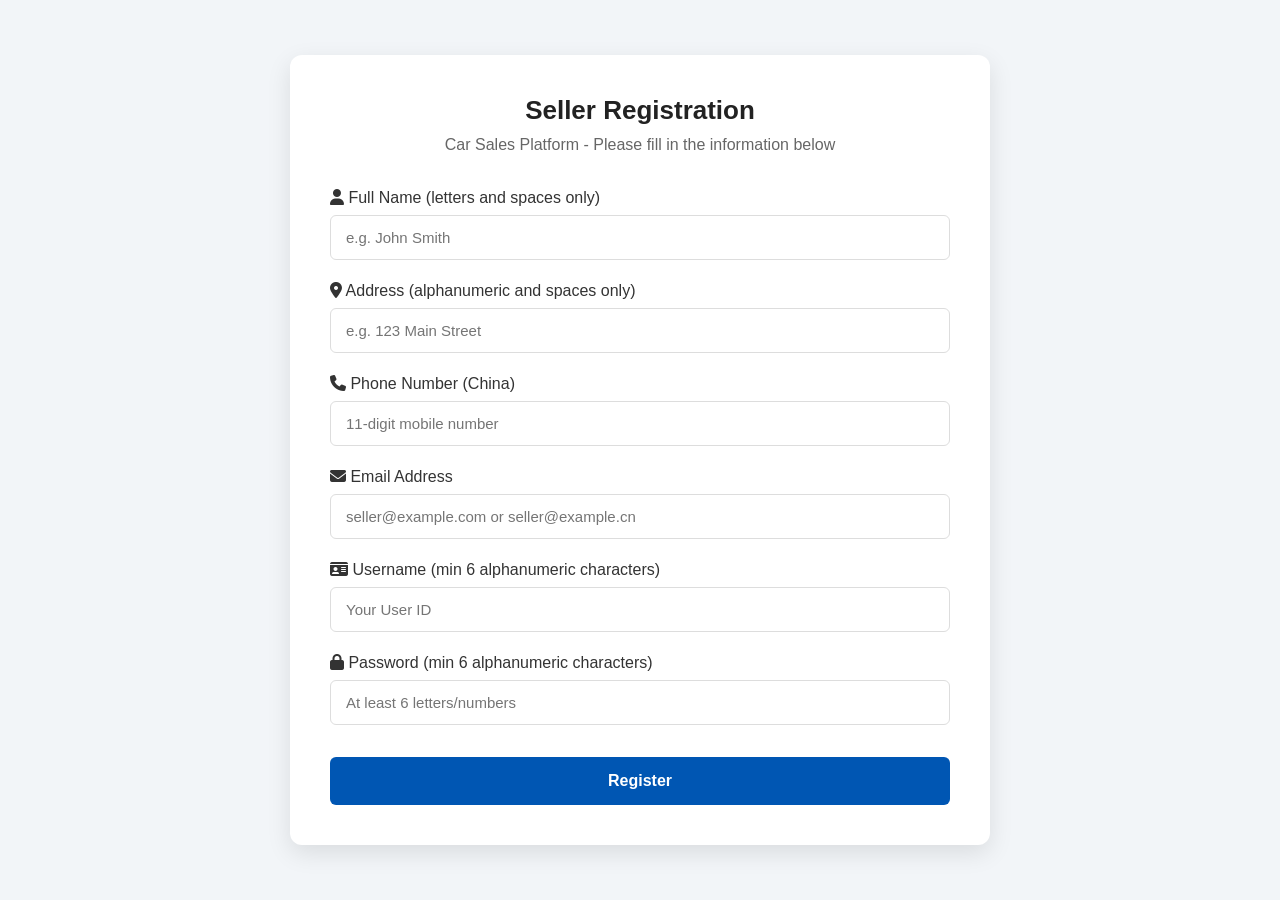
==== index.html @ 3d4d8c13 "Add files via upload" ====
<!DOCTYPE html>
<html lang="en">
<head>
    <meta charset="UTF-8">
    <meta name="viewport" content="width=device-width, initial-scale=1.0">
    <title>Seller Registration - Car Sales Platform</title>
    <link rel="stylesheet" href="https://cdnjs.cloudflare.com/ajax/libs/font-awesome/6.4.0/css/all.min.css">
    <style>
        * {
            margin: 0;
            padding: 0;
            box-sizing: border-box;
            font-family: Arial, sans-serif;
        }

        body {
            background-color: #f2f5f8;
            background-image: url('https://picsum.photos/id/1071/1920/1080');
            background-size: cover;
            background-position: center;
            background-attachment: fixed;
            min-height: 100vh;
            display: flex;
            align-items: center;
            justify-content: center;
            padding: 20px;
        }

        .register-box {
            background: white;
            width: 100%;
            max-width: 700px;
            border-radius: 12px;
            box-shadow: 0 8px 24px rgba(0, 0, 0, 0.1);
            padding: 40px;
        }

        .title {
            text-align: center;
            font-size: 26px;
            color: #222;
            margin-bottom: 10px;
        }

        .subtitle {
            text-align: center;
            color: #666;
            margin-bottom: 35px;
        }

        .form-group {
            margin-bottom: 22px;
        }

        .form-group label {
            display: block;
            margin-bottom: 8px;
            color: #333;
            font-weight: 500;
        }

        .form-group input {
            width: 100%;
            padding: 13px 15px;
            border: 1px solid #ddd;
            border-radius: 6px;
            font-size: 15px;
            transition: border 0.3s;
        }

        .form-group input:focus {
            outline: none;
            border-color: #0056b3;
        }

        .error {
            color: #d32f2f;
            font-size: 12px;
            margin-top: 5px;
            display: none;
        }

        .submit-btn {
            width: 100%;
            padding: 15px;
            background-color: #0056b3;
            color: white;
            border: none;
            border-radius: 6px;
            font-size: 16px;
            font-weight: bold;
            cursor: pointer;
            transition: background 0.3s;
            margin-top: 10px;
        }

        .submit-btn:hover {
            background-color: #004494;
        }

        @media (max-width: 768px) {
            .register-box {
                padding: 25px;
            }
        }
    </style>
</head>
<body>

<div class="register-box">
    <h2 class="title">Seller Registration</h2>
    <p class="subtitle">Car Sales Platform - Please fill in the information below</p>

    <form id="sellerForm">
        <!-- a. Name: letters and spaces only -->
        <div class="form-group">
            <label><i class="fas fa-user"></i> Full Name (letters and spaces only)</label>
            <input type="text" id="name" placeholder="e.g. John Smith">
            <div class="error" id="nameErr">Only letters and spaces are allowed.</div>
        </div>

        <!-- b. Address: alphanumeric + spaces -->
        <div class="form-group">
            <label><i class="fas fa-map-marker-alt"></i> Address (alphanumeric and spaces only)</label>
            <input type="text" id="address" placeholder="e.g. 123 Main Street">
            <div class="error" id="addrErr">Only letters, numbers and spaces are allowed.</div>
        </div>

        <!-- c. Phone: Chinese number -->
        <div class="form-group">
            <label><i class="fas fa-phone"></i> Phone Number (China)</label>
            <input type="tel" id="phone" placeholder="11-digit mobile number">
            <div class="error" id="phoneErr">Please enter a valid Chinese phone number.</div>
        </div>

        <!-- d. Email: must have @, end with .cn or .com -->
        <div class="form-group">
            <label><i class="fas fa-envelope"></i> Email Address</label>
            <input type="text" id="email" placeholder="seller@example.com or seller@example.cn">
            <div class="error" id="emailErr">Must include @ and end with .cn or .com</div>
        </div>

        <!-- e. Username: min 6 alphanumeric -->
        <div class="form-group">
            <label><i class="fas fa-id-card"></i> Username (min 6 alphanumeric characters)</label>
            <input type="text" id="username" placeholder="Your User ID">
            <div class="error" id="userErr">Username must be at least 6 alphanumeric characters.</div>
        </div>

        <!-- f. Password: min 6 alphanumeric -->
        <div class="form-group">
            <label><i class="fas fa-lock"></i> Password (min 6 alphanumeric characters)</label>
            <input type="password" id="password" placeholder="At least 6 letters/numbers">
            <div class="error" id="pwdErr">Password must be at least 6 alphanumeric characters.</div>
        </div>

        <button type="submit" class="submit-btn">Register</button>
    </form>
</div>

<script>
    const form = document.getElementById('sellerForm');

    form.addEventListener('submit', function (e) {
        e.preventDefault();
        let valid = true;

        // a. Name: letters and spaces only
        const name = document.getElementById('name').value.trim();
        const nameReg = /^[A-Za-z\s]+$/;
        if (!nameReg.test(name) || name === '') {
            document.getElementById('nameErr').style.display = 'block';
            valid = false;
        } else {
            document.getElementById('nameErr').style.display = 'none';
        }

        // b. Address: alphanumeric + spaces
        const addr = document.getElementById('address').value.trim();
        const addrReg = /^[A-Za-z0-9\s]+$/;
        if (!addrReg.test(addr) || addr === '') {
            document.getElementById('addrErr').style.display = 'block';
            valid = false;
        } else {
            document.getElementById('addrErr').style.display = 'none';
        }

        // c. Chinese phone number
        const phone = document.getElementById('phone').value.trim();
        const phoneReg = /^1[3-9]\d{9}$/;
        if (!phoneReg.test(phone)) {
            document.getElementById('phoneErr').style.display = 'block';
            valid = false;
        } else {
            document.getElementById('phoneErr').style.display = 'none';
        }

        // d. Email: @ and .cn / .com
        const email = document.getElementById('email').value.trim();
        const emailReg = /^[^\s@]+@[^\s@]+\.(cn|com)$/;
        if (!emailReg.test(email)) {
            document.getElementById('emailErr').style.display = 'block';
            valid = false;
        } else {
            document.getElementById('emailErr').style.display = 'none';
        }

        // e. Username min 6 alphanumeric
        const user = document.getElementById('username').value.trim();
        const userReg = /^[A-Za-z0-9]{6,}$/;
        if (!userReg.test(user)) {
            document.getElementById('userErr').style.display = 'block';
            valid = false;
        } else {
            document.getElementById('userErr').style.display = 'none';
        }

        // f. Password min 6 alphanumeric
        const pwd = document.getElementById('password').value.trim();
        const pwdReg = /^[A-Za-z0-9]{6,}$/;
        if (!pwdReg.test(pwd)) {
            document.getElementById('pwdErr').style.display = 'block';
            valid = false;
        } else {
            document.getElementById('pwdErr').style.display = 'none';
        }

        if (valid) {
            alert("Registration successful!\nYour User ID: " + user);
            form.reset();
        }
    });
</script>
</body>
</html>
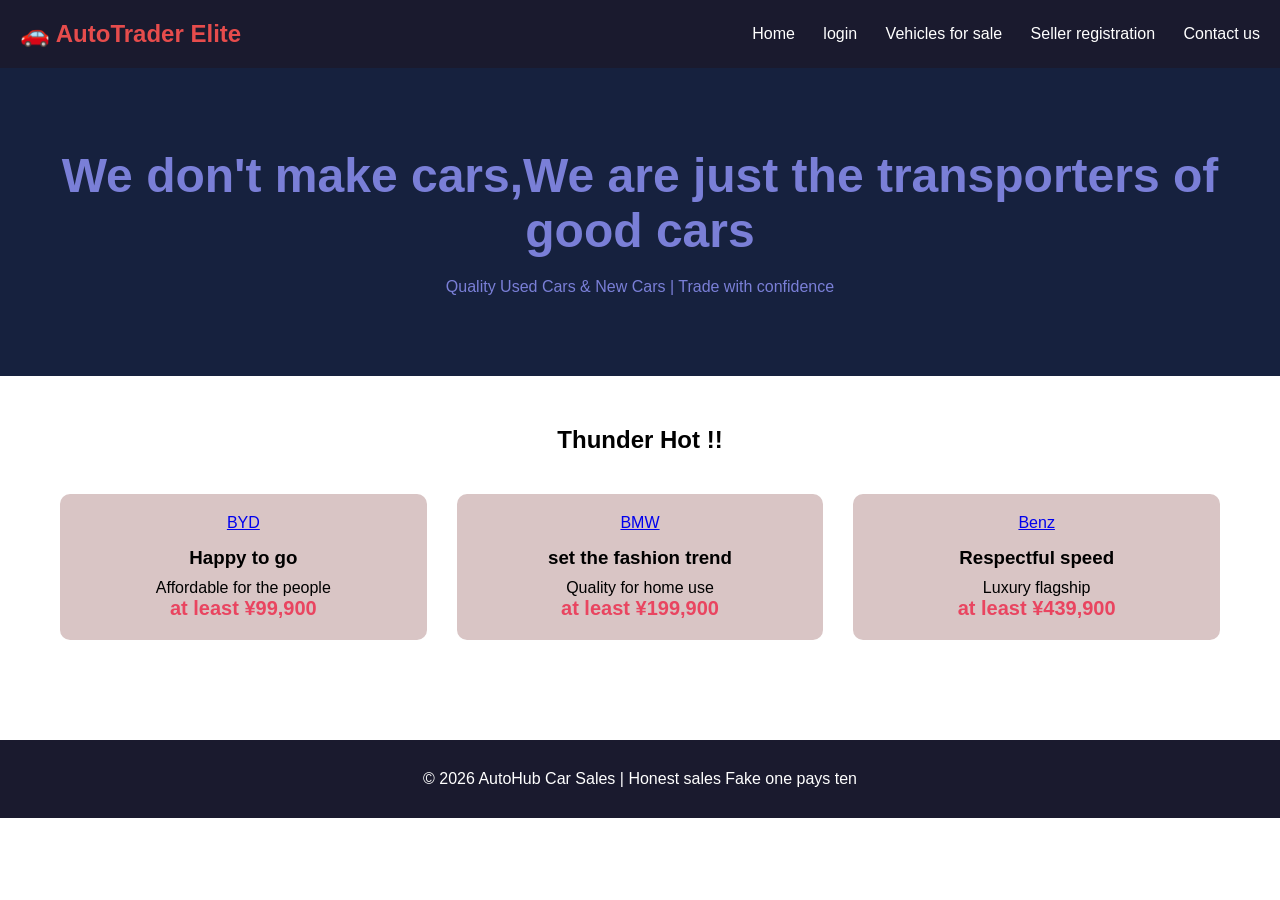
==== commit 418700ca: "Add files via upload" ====
--- a/index.html
+++ b/index.html
@@ -1,235 +1,166 @@
 <!DOCTYPE html>
-<html lang="en">
+<html>
 <head>
-    <meta charset="UTF-8">
-    <meta name="viewport" content="width=device-width, initial-scale=1.0">
-    <title>Seller Registration - Car Sales Platform</title>
-    <link rel="stylesheet" href="https://cdnjs.cloudflare.com/ajax/libs/font-awesome/6.4.0/css/all.min.css">
+    <title>路霸汽车 - 汽车销售</title>
     <style>
         * {
             margin: 0;
             padding: 0;
             box-sizing: border-box;
+        }
+        
+        body {
             font-family: Arial, sans-serif;
         }
-
-        body {
-            background-color: #f2f5f8;
-            background-image: url('https://picsum.photos/id/1071/1920/1080');
-            background-size: cover;
-            background-position: center;
-            background-attachment: fixed;
-            min-height: 100vh;
+        
+        /* 导航栏 */
+        header {
+            background-color: #1a1a2e;
+            color: rgb(230, 76, 76);
+            padding: 20px;
             display: flex;
+            justify-content: space-between;
             align-items: center;
-            justify-content: center;
+        }
+        
+        .logo {
+            font-size: 24px;
+            font-weight: bold;
+        }
+        
+        nav a {
+            color: rgb(255, 255, 255);
+            text-decoration: none;
+            margin-left: 24px;
+        }
+        
+        /* 大图区域 */
+        .hero {
+            background-color: #16213e;
+            color: rgb(122, 127, 215);
+            text-align: center;
+            padding: 80px 20px;
+        }
+        
+        .hero h1 {
+            font-size: 48px;
+            margin-bottom: 20px;
+        }
+        
+        /* 推荐车辆 */
+        .cars-section {
+            padding: 50px 20px;
+            max-width: 1200px;
+            margin: 0 auto;
+        }
+        
+        .cars-section h2 {
+            text-align: center;
+            margin-bottom: 40px;
+        }
+        
+        .car-grid {
+            display: grid;
+            grid-template-columns: repeat(3, 1fr);
+            gap: 30px;
+        }
+        
+        .car-card {
+            background-color: #d9c5c5;
+            border-radius: 10px;
             padding: 20px;
+            text-align: center;
         }
-
-        .register-box {
-            background: white;
+        
+        .car-card img {
             width: 100%;
-            max-width: 700px;
-            border-radius: 12px;
-            box-shadow: 0 8px 24px rgba(0, 0, 0, 0.1);
-            padding: 40px;
+            border-radius: 8px;
         }
-
-        .title {
+        
+        .car-card h3 {
+            margin: 15px 0 10px;
+        }
+        
+        .price {
+            color: #e94560;
+            font-size: 20px;
+            font-weight: bold;
+        }
+        
+        /* 页脚 */
+        footer {
+            background-color: #1a1a2e;
+            color: white;
             text-align: center;
-            font-size: 26px;
-            color: #222;
-            margin-bottom: 10px;
+            padding: 30px;
+            margin-top: 50px;
         }
-
-        .subtitle {
-            text-align: center;
-            color: #666;
-            margin-bottom: 35px;
+        
+        /* 平板适配 */
+        @media (max-width: 768px) {
+            .car-grid {
+                grid-template-columns: repeat(2, 1fr);
+            }
         }
-
-        .form-group {
-            margin-bottom: 22px;
-        }
-
-        .form-group label {
-            display: block;
-            margin-bottom: 8px;
-            color: #333;
-            font-weight: 500;
-        }
-
-        .form-group input {
-            width: 100%;
-            padding: 13px 15px;
-            border: 1px solid #ddd;
-            border-radius: 6px;
-            font-size: 15px;
-            transition: border 0.3s;
-        }
-
-        .form-group input:focus {
-            outline: none;
-            border-color: #0056b3;
-        }
-
-        .error {
-            color: #d32f2f;
-            font-size: 12px;
-            margin-top: 5px;
-            display: none;
-        }
-
-        .submit-btn {
-            width: 100%;
-            padding: 15px;
-            background-color: #0056b3;
-            color: white;
-            border: none;
-            border-radius: 6px;
-            font-size: 16px;
-            font-weight: bold;
-            cursor: pointer;
-            transition: background 0.3s;
-            margin-top: 10px;
-        }
-
-        .submit-btn:hover {
-            background-color: #004494;
-        }
-
-        @media (max-width: 768px) {
-            .register-box {
-                padding: 25px;
+        
+        /* 手机适配 */
+        @media (max-width: 500px) {
+            .car-grid {
+                grid-template-columns: 1fr;
+            }
+            
+            header {
+                flex-direction: column;
+                gap: 15px;
             }
         }
     </style>
 </head>
 <body>
 
-<div class="register-box">
-    <h2 class="title">Seller Registration</h2>
-    <p class="subtitle">Car Sales Platform - Please fill in the information below</p>
+<header>
+    <div class="logo">🚗 AutoTrader Elite</div>
+    <nav>
+        <a href=" ">Home</a >
+        <a href="https://Gao123-a.github.io/QHE4103Homework/login(gai).html">login</a >    
+        <a href="https://gao123-a.github.io/QHE4103Homework/search(gai).html">Vehicles for sale </a >
+        <a href="register.html">Seller registration</a >
+        <a href="#"> Contact us</a >
+    </nav>
+</header>
 
-    <form id="sellerForm">
-        <!-- a. Name: letters and spaces only -->
-        <div class="form-group">
-            <label><i class="fas fa-user"></i> Full Name (letters and spaces only)</label>
-            <input type="text" id="name" placeholder="e.g. John Smith">
-            <div class="error" id="nameErr">Only letters and spaces are allowed.</div>
+<section class="hero">
+    <h1>We don't make cars,We are just the transporters of good cars</h1>
+    <p>Quality Used Cars & New Cars | Trade with confidence</p >
+</section>
+
+<section class="cars-section">
+    <h2>Thunder Hot !!</h2>
+    <div class="car-grid">
+        <div class="car-card">
+            <a href="carBYD.html">BYD</a >
+            <h3>Happy to go</h3>
+            <p>Affordable for the people</p >
+            <div class="price">at least ¥99,900</div>
         </div>
+        <div class="car-card">
+            <a href="carBMW.html">BMW</a >
+            <h3>set the fashion trend</h3>
+            <p>Quality for home use</p >
+            <div class="price">at least ¥199,900</div>
+        </div>
+        <div class="car-card">
+            <a href="carBenz.html">Benz</a >
+            <h3>Respectful speed</h3>
+            <p>Luxury flagship</p >
+            <div class="price">at least ¥439,900</div>
+        </div>
+    </div>
+</section>
 
-        <!-- b. Address: alphanumeric + spaces -->
-        <div class="form-group">
-            <label><i class="fas fa-map-marker-alt"></i> Address (alphanumeric and spaces only)</label>
-            <input type="text" id="address" placeholder="e.g. 123 Main Street">
-            <div class="error" id="addrErr">Only letters, numbers and spaces are allowed.</div>
-        </div>
+<footer>
+    <p>&copy; 2026 AutoHub  Car Sales | Honest sales Fake one pays ten</p >
+</footer>
 
-        <!-- c. Phone: Chinese number -->
-        <div class="form-group">
-            <label><i class="fas fa-phone"></i> Phone Number (China)</label>
-            <input type="tel" id="phone" placeholder="11-digit mobile number">
-            <div class="error" id="phoneErr">Please enter a valid Chinese phone number.</div>
-        </div>
-
-        <!-- d. Email: must have @, end with .cn or .com -->
-        <div class="form-group">
-            <label><i class="fas fa-envelope"></i> Email Address</label>
-            <input type="text" id="email" placeholder="seller@example.com or seller@example.cn">
-            <div class="error" id="emailErr">Must include @ and end with .cn or .com</div>
-        </div>
-
-        <!-- e. Username: min 6 alphanumeric -->
-        <div class="form-group">
-            <label><i class="fas fa-id-card"></i> Username (min 6 alphanumeric characters)</label>
-            <input type="text" id="username" placeholder="Your User ID">
-            <div class="error" id="userErr">Username must be at least 6 alphanumeric characters.</div>
-        </div>
-
-        <!-- f. Password: min 6 alphanumeric -->
-        <div class="form-group">
-            <label><i class="fas fa-lock"></i> Password (min 6 alphanumeric characters)</label>
-            <input type="password" id="password" placeholder="At least 6 letters/numbers">
-            <div class="error" id="pwdErr">Password must be at least 6 alphanumeric characters.</div>
-        </div>
-
-        <button type="submit" class="submit-btn">Register</button>
-    </form>
-</div>
-
-<script>
-    const form = document.getElementById('sellerForm');
-
-    form.addEventListener('submit', function (e) {
-        e.preventDefault();
-        let valid = true;
-
-        // a. Name: letters and spaces only
-        const name = document.getElementById('name').value.trim();
-        const nameReg = /^[A-Za-z\s]+$/;
-        if (!nameReg.test(name) || name === '') {
-            document.getElementById('nameErr').style.display = 'block';
-            valid = false;
-        } else {
-            document.getElementById('nameErr').style.display = 'none';
-        }
-
-        // b. Address: alphanumeric + spaces
-        const addr = document.getElementById('address').value.trim();
-        const addrReg = /^[A-Za-z0-9\s]+$/;
-        if (!addrReg.test(addr) || addr === '') {
-            document.getElementById('addrErr').style.display = 'block';
-            valid = false;
-        } else {
-            document.getElementById('addrErr').style.display = 'none';
-        }
-
-        // c. Chinese phone number
-        const phone = document.getElementById('phone').value.trim();
-        const phoneReg = /^1[3-9]\d{9}$/;
-        if (!phoneReg.test(phone)) {
-            document.getElementById('phoneErr').style.display = 'block';
-            valid = false;
-        } else {
-            document.getElementById('phoneErr').style.display = 'none';
-        }
-
-        // d. Email: @ and .cn / .com
-        const email = document.getElementById('email').value.trim();
-        const emailReg = /^[^\s@]+@[^\s@]+\.(cn|com)$/;
-        if (!emailReg.test(email)) {
-            document.getElementById('emailErr').style.display = 'block';
-            valid = false;
-        } else {
-            document.getElementById('emailErr').style.display = 'none';
-        }
-
-        // e. Username min 6 alphanumeric
-        const user = document.getElementById('username').value.trim();
-        const userReg = /^[A-Za-z0-9]{6,}$/;
-        if (!userReg.test(user)) {
-            document.getElementById('userErr').style.display = 'block';
-            valid = false;
-        } else {
-            document.getElementById('userErr').style.display = 'none';
-        }
-
-        // f. Password min 6 alphanumeric
-        const pwd = document.getElementById('password').value.trim();
-        const pwdReg = /^[A-Za-z0-9]{6,}$/;
-        if (!pwdReg.test(pwd)) {
-            document.getElementById('pwdErr').style.display = 'block';
-            valid = false;
-        } else {
-            document.getElementById('pwdErr').style.display = 'none';
-        }
-
-        if (valid) {
-            alert("Registration successful!\nYour User ID: " + user);
-            form.reset();
-        }
-    });
-</script>
 </body>
 </html>
